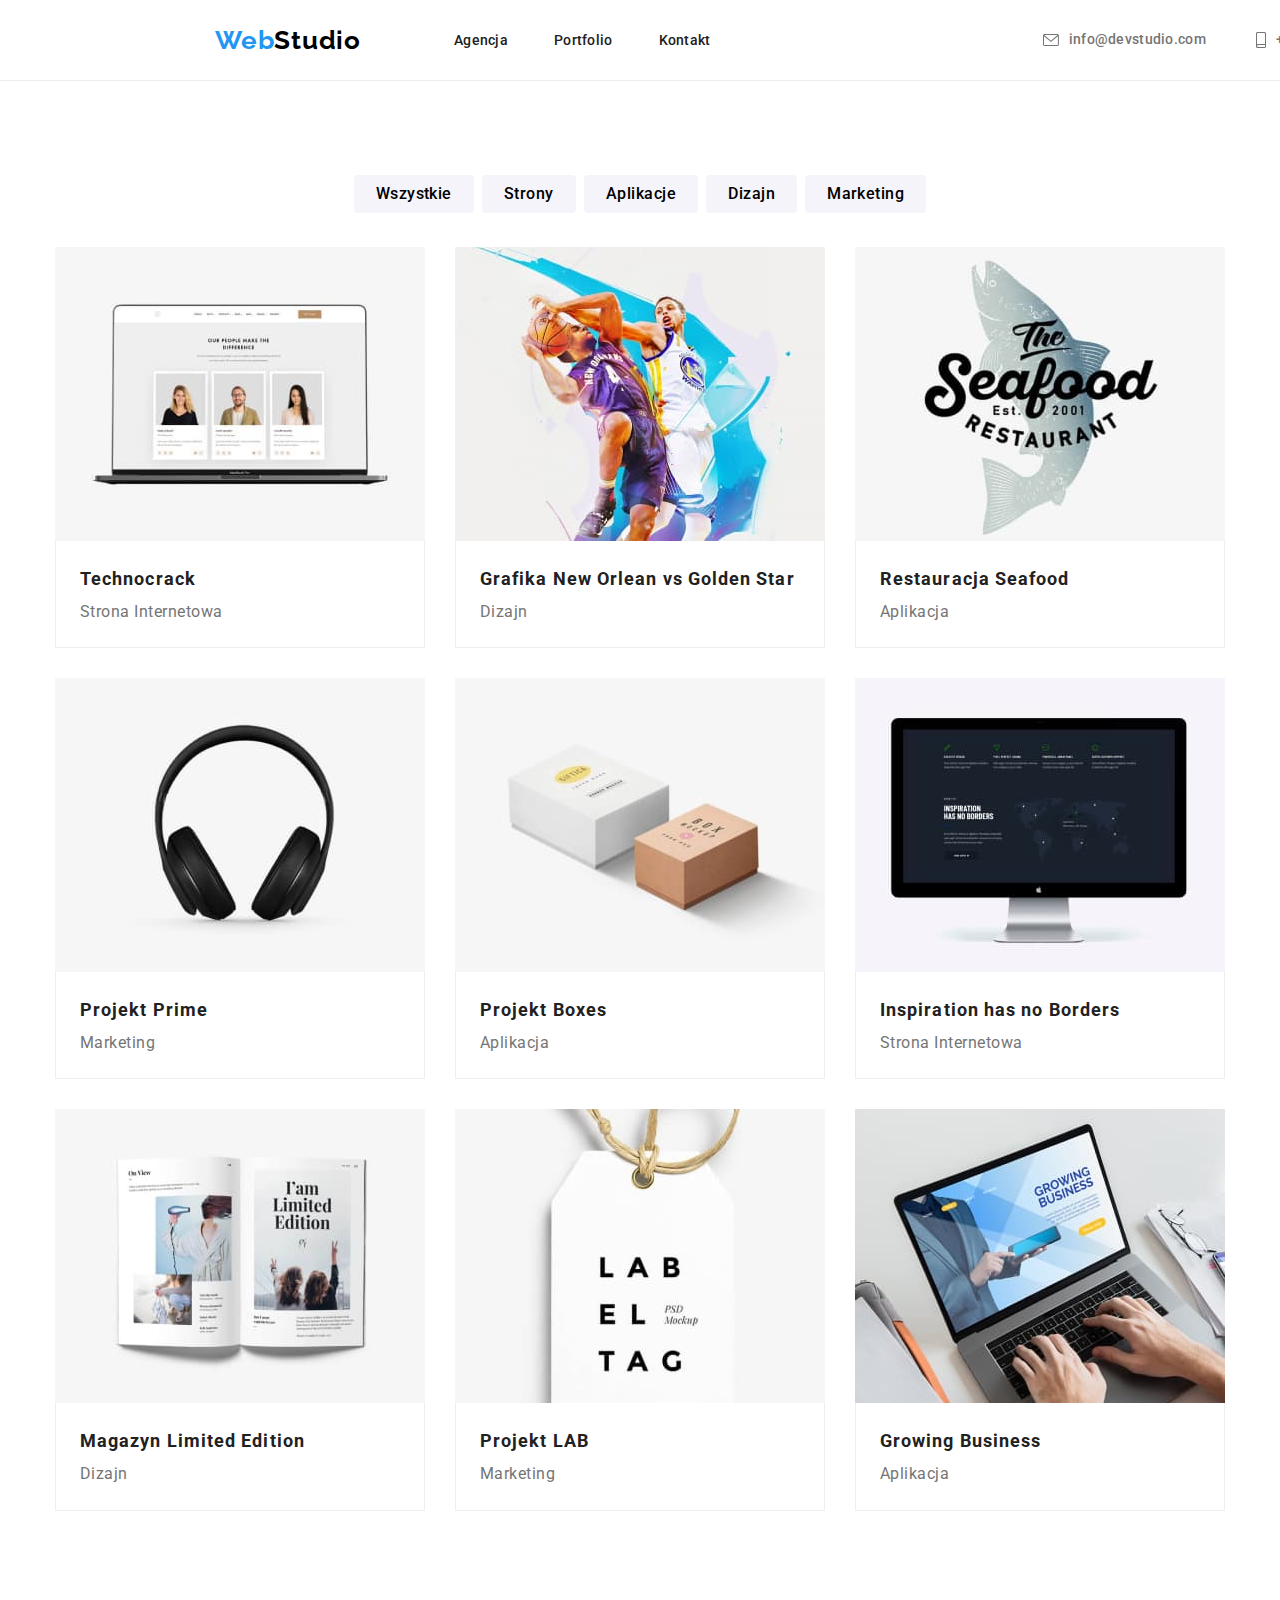
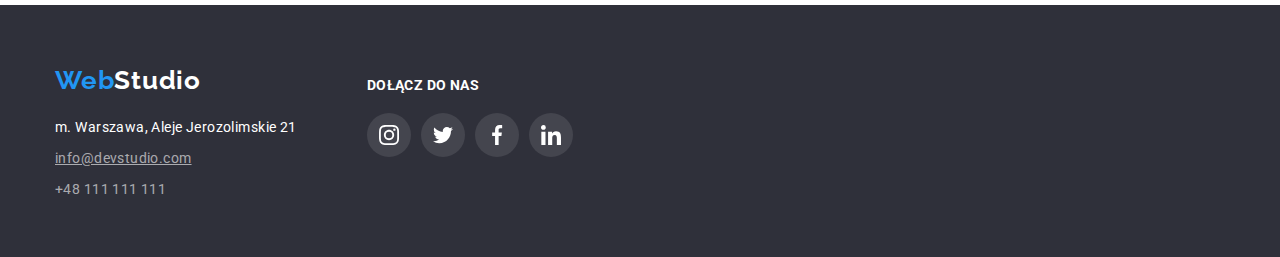
==== portfolio.html @ c65207ad "hw-05-init" ====
<!DOCTYPE html>
<html lang="en">
  <head>
    <meta charset="UTF-8" />
    <meta http-equiv="X-UA-Compatible" content="IE=edge" />
    <meta name="viewport" content="width=device-width, initial-scale=1.0" />
    <title>HW03</title>
    <link rel="stylesheet" href="./css/modern-normalize.min.css" />
    <link rel="preconnect" href="https://fonts.googleapis.com" />
    <link rel="preconnect" href="https://fonts.gstatic.com" crossorigin />
    <link
      href="https://fonts.googleapis.com/css2?family=Raleway:wght@700&family=Roboto:wght@400;500;700;900&display=swap"
      rel="stylesheet"
    />
    <link rel="stylesheet" href="./css/style.css" />
  </head>
  <body>
    <header>
      <div class="header container">
        <nav class="menu">
          <a class="main-logo" href="index.html">Web<span>Studio</span></a>
          <ul class="navigation-menu">
            <li>
              <a class="navigation-link" href="./index.html">Agencja</a>
            </li>
            <li>
              <a class="navigation-link" href="./portfolio.html">Portfolio</a>
            </li>
            <li><a class="navigation-link" href="/Kontakt">Kontakt</a></li>
          </ul>
        </nav>
        <div class="contact-menu">
          <a class="contact-header" href="mailto:info@devstudio.com">
            <svg class="contact-icon" width="16" height="12">
              <use href="./images/icons.svg#icon-envelope"></use>
            </svg>
            info@devstudio.com
          </a>
          <a class="contact-header" href="tel:+48111111111"
            ><svg class="contact-icon" width="10" height="16">
              <use href="./images/icons.svg#icon-smartphone"></use>
            </svg>
            +48 111 111 111</a
          >
        </div>
      </div>
    </header>
    <main>
      <section class="section">
        <div class="container">
          <ul class="buttons buttons-list">
            <li><button type="button" class="button">Wszystkie</button></li>
            <li><button type="button" class="button">Strony</button></li>
            <li><button type="button" class="button">Aplikacje</button></li>
            <li><button type="button" class="button">Dizajn</button></li>
            <li><button type="button" class="button">Marketing</button></li>
          </ul>

          <ul class="portfolio-graphic-list">
            <li class="portfolio-graphic-item">
              <figure>
                <img
                  src="./images/portfolio/technocrack-interface.jpg"
                  width="370"
                  height="294"
                  alt="interface strony Technocrack"
                />
                <figcaption class="graphic-descrtiption">
                  <p>
                    <b>Technocrack</b><br />
                    <span>Strona Internetowa</span>
                  </p>
                </figcaption>
              </figure>
            </li>
            <li class="portfolio-graphic-item">
              <figure>
                <img
                  src="./images/portfolio/bascetball-game.jpg"
                  width="370"
                  height="294"
                  alt="Mecz koszykówki"
                />
                <figcaption class="graphic-descrtiption">
                  <p>
                    <b>Grafika New Orlean vs Golden Star</b><br />
                    <span>Dizajn</span>
                  </p>
                </figcaption>
              </figure>
            </li>
            <li class="portfolio-graphic-item">
              <figure>
                <img
                  src="./images/portfolio/seafood-logo.jpg"
                  width="370"
                  height="294"
                  alt="Logo restauracji"
                />
                <figcaption class="graphic-descrtiption">
                  <p>
                    <b>Restauracja Seafood</b><br />
                    <span>Aplikacja</span>
                  </p>
                </figcaption>
              </figure>
            </li>
            <li class="portfolio-graphic-item">
              <figure>
                <img
                  src="./images/portfolio/headphones.jpg"
                  width="370"
                  height="294"
                  alt="Czarne słuchawki nauszne"
                />
                <figcaption class="graphic-descrtiption">
                  <p>
                    <b>Projekt Prime</b><br />
                    <span>Marketing</span>
                  </p>
                </figcaption>
              </figure>
            </li>
            <li class="portfolio-graphic-item">
              <figure>
                <img
                  src="./images/portfolio/boxes.jpg"
                  width="370"
                  height="294"
                  alt="Dwa pudełka"
                />
                <figcaption class="graphic-descrtiption">
                  <p>
                    <b>Projekt Boxes</b><br />
                    <span>Aplikacja</span>
                  </p>
                </figcaption>
              </figure>
            </li>
            <li class="portfolio-graphic-item">
              <figure>
                <img
                  src="./images/portfolio/monitor.jpg"
                  width="370"
                  height="294"
                  alt="Monitor z interfacem strony"
                />
                <figcaption class="graphic-descrtiption">
                  <p>
                    <b>Inspiration has no Borders</b><br />
                    <span>Strona Internetowa</span>
                  </p>
                </figcaption>
              </figure>
            </li>
            <li class="portfolio-graphic-item">
              <figure>
                <img
                  src="./images/portfolio/magazine.jpg"
                  width="370"
                  height="294"
                  alt="wizualizacja stron z magazynu"
                />
                <figcaption class="graphic-descrtiption">
                  <p>
                    <b>Magazyn Limited Edition</b><br />
                    <span>Dizajn</span>
                  </p>
                </figcaption>
              </figure>
            </li>
            <li class="portfolio-graphic-item">
              <figure>
                <img
                  src="./images/portfolio/label.jpg"
                  width="370"
                  height="294"
                  alt="zdjęcie etykiety"
                />
                <figcaption class="graphic-descrtiption">
                  <p>
                    <b>Projekt LAB</b><br />
                    <span>Marketing</span>
                  </p>
                </figcaption>
              </figure>
            </li>
            <li class="portfolio-graphic-item">
              <figure>
                <img
                  src="./images/portfolio/business-laptop.jpg"
                  width="370"
                  height="294"
                  alt="laptop z interfacem aplikacji"
                />
                <figcaption class="graphic-descrtiption">
                  <p>
                    <b>Growing Business</b><br />
                    <span>Aplikacja</span>
                  </p>
                </figcaption>
              </figure>
            </li>
          </ul>
        </div>
      </section>
    </main>
    <footer class="footer-section">
      <div class="container footer-container">
        <div class="footer-block-1">
          <a class="footer-logo" href="index.html">Web<span>Studio </span></a>
          <address>
            <p>m. Warszawa, Aleje Jerozolimskie 21</p>

            <a class="contact-footer" href="mailto:info@devstudio.com">
              info@devstudio.com
            </a>

            <a class="contact-footer" href="tel:+48111111111"
              >+48 111 111 111</a
            >
          </address>
        </div>

        <div class="footer-block-2">
          <h3>DOŁĄCZ DO NAS</h3>
          <ul class="social-links-team">
            <li class="social-links-team-space">
              <svg class="social-icon-footer" width="20" height="20">
                <use href="./images/icons.svg#icon-instagram"></use>
              </svg>
            </li>
            <li class="social-links-team-space">
              <svg class="social-icon-footer" width="20" height="20">
                <use href="./images/icons.svg#icon-twitter"></use>
              </svg>
            </li>
            <li class="social-links-team-space">
              <svg class="social-icon-footer" width="20" height="20">
                <use href="./images/icons.svg#icon-facebook"></use>
              </svg>
            </li>
            <li class="social-links-team-space">
              <svg class="social-icon-footer" width="20" height="20">
                <use href="./images/icons.svg#icon-linkedin"></use>
              </svg>
            </li>
          </ul>
        </div>
      </div>
    </footer>
  </body>
</html>
---- css/style.css ----
*,
*::before,
*::after {
  box-sizing: border-box;
}
* {
  margin: 0;
  padding: 0;
}

body {
  font-family: 'Roboto', sans-serif;
  color: var(--main-text-color);
  max-width: 1600px;
  margin: 0 auto;
}
:root {
  --hover-color: #2196f3;
  --main-text-color: #212121;
  --second-text-color: #757575;
  --negative-text-color: #ffffff;

  --icon-color: currentcolor;
}

.section {
  padding: 94px 0;
}

.container {
  width: 1200px;
  margin: 0 auto;
  padding: 0 15px;
  max-width: 100%;
}
.header {
  display: flex;
  justify-content: space-between;
  align-items: center;
}
.menu {
  display: flex;
  align-items: center;
  gap: 93px;
}
.navigation-menu {
  display: flex;
  gap: 46px;
  list-style-type: none;
}

.contact-menu {
  display: flex;
  justify-content: flex-end;
  align-items: center;
  gap: 50px;
  padding: 32px 0;
}

.buttons .button:hover,
.buttons .button:focus {
  color: var(--negative-text-color);
  background-color: var(--hover-color);
  box-shadow: 0px 3px 1px rgba(0, 0, 0, 0.1), 0px 1px 2px rgba(0, 0, 0, 0.08),
    0px 2px 2px rgba(0, 0, 0, 0.12);
}

.buttons .button {
  font-weight: 500;
  font-size: 16px;
  line-height: 1.6;
  text-align: center;
  letter-spacing: 0.03em;
  cursor: pointer;
  padding: 6px 22px;
  border-radius: 4px;
  border-style: none;
  background: #f5f4fa;
}
.buttons-list {
  list-style-type: none;
  display: flex;
  flex-direction: row;
  gap: 8px;
  justify-content: center;
  margin-bottom: 34px;
}

.main-button {
  background: var(--hover-color);
  box-shadow: 0px 4px 4px rgba(0, 0, 0, 0.15);
  border-radius: 4px;
  font-weight: 700;
  font-size: 16px;
  line-height: 1.875;
  color: var(--negative-text-color);
  padding: 10px 41px 10px 42px;
  width: 200px;
  border-style: none;
  margin-left: 248px;
}
.navigation-link {
  font-weight: 500;
  font-size: 14px;
  line-height: 1.14;
  letter-spacing: 0.02em;
  text-decoration: none;
  color: var(--main-text-color);
}

.navigation-link:hover {
  color: var(--hover-color);
}
.navigation-link:focus {
  color: var(--hover-color);
}

.contact-header {
  font-weight: 500;
  font-size: 14px;
  line-height: 1.14;
  letter-spacing: 0.02em;
  text-decoration: none;
  color: var(--second-text-color);
  height: 16px;
  display: flex;
  align-items: center;
}

.contact-header:hover {
  color: var(--hover-color);
}
.contact-header:focus {
  color: var(--hover-color);
}
.contact-footer {
  color: rgba(255, 255, 255, 0.6);
  font-size: 14px;
  line-height: 1.6;
  letter-spacing: 0.03em;
  text-decoration: none;
  margin-bottom: 9px;
  display: block;
  font-style: normal;
}
.contact-footer:first-of-type {
  text-decoration: underline;
}
.contact-footer:hover {
  color: var(--hover-color);
}
.contact-footer:focus {
  color: var(--hover-color);
}
.title {
  font-weight: 900;
  font-size: 44px;
  line-height: 1.36;
  text-align: center;
  letter-spacing: 0.06em;
  text-transform: uppercase;
  color: var(--negative-text-color);
  width: 696px;
  text-align: center;
  margin-bottom: 35px;
}
.list-one {
  list-style-type: none;
  display: flex;
  justify-content: center;
  margin: 0;
  gap: 30px;
  margin-bottom: 94px;
  max-width: 1170px;
  padding: 0;
  margin-top: 0;
}
.list-one li {
  width: 270px;
}

.list-one p {
  color: var(--second-text-color);
  font-size: 14px;
  line-height: 1.6;
  letter-spacing: 0.03em;
}
.list-one b {
  font-weight: 700;
  font-size: 14px;
  line-height: 1.14;
  letter-spacing: 0.03em;
  text-transform: uppercase;
  margin-top: 30px;
}
.headline {
  font-weight: 700;
  font-size: 36px;
  line-height: 1.17;
  text-align: center;
  letter-spacing: 0.03em;
}
.photo-description b {
  font-weight: 500;
  font-size: 16px;
  line-height: 1.19;
  text-align: center;
  letter-spacing: 0.03em;
  width: 72px;
  margin-bottom: 10px;
}
.photo-description {
  padding-top: 30px;
  text-align: center;
  gap: 10px;
  display: block;
}

.photo-description span {
  font-size: 16px;
  line-height: 1.19;
  text-align: center;
  letter-spacing: 0.03em;
  color: var(--second-text-color);
  width: 130px;
}
.photo-description p {
  display: block;
  margin-top: 10px;
  margin-bottom: 16px;
}
address p {
  font-size: 14px;
  line-height: 1.6;
  letter-spacing: 0.03em;
  color: var(--negative-text-color);
  margin-bottom: 9px;
  font-style: normal;
}
address {
  margin-top: 20px;
}
header {
  width: 1600px;
  border-bottom: 1px solid #ececec;
}

.main-logo {
  font-family: 'Raleway';
  font-weight: 700;
  font-size: 26px;
  line-height: 1.19;
  letter-spacing: 0.03em;
  color: #2196f3;
  text-decoration: none;
}
.main-logo span {
  color: black;
}
.footer-logo {
  font-family: 'Raleway';
  font-weight: 700;
  font-size: 26px;
  line-height: 1.19;
  letter-spacing: 0.03em;
  text-decoration: none;

  color: #2196f3;
}
.footer-logo span {
  color: #ffffff;
}
.graphic-descrtiption {
  border: 1px solid rgba(238, 238, 238, 1);
  border-top: none;
  padding: 20px 24px;
}
.graphic-descrtiption b {
  font-weight: 700;
  font-size: 18px;
  line-height: 2;
  letter-spacing: 0.06em;
}
.graphic-descrtiption span {
  font-size: 16px;
  line-height: 1.9;
  letter-spacing: 0.03em;
  color: var(--second-text-color);
}
.graphic-list {
  list-style-type: none;
  display: flex;
  gap: 30px;
  margin-top: 50px;
  padding: 0;
  max-width: 1170px;
}
.portfolio-graphic-list {
  display: flex;
  flex-wrap: wrap;
  gap: 30px;
  list-style: none;
}
.agency-section-one {
  background: #2f303a;
  padding: 195px 452px 200px;
  display: block;
  background-image: linear-gradient(
      rgba(47, 48, 58, 0.4),
      rgba(47, 48, 58, 0.4)
    ),
    url(/goit-markup-hw-04/images/agencja/background-image.jpg);
  max-width: 1600px;
}
.footer-section {
  background: #2f303a;
  display: flex;
  margin: 0;
  height: 252px;
  padding: 60px 0;
}
.team-section {
  background-color: #f5f4fa;
}
.team-list {
  list-style-type: none;
  display: flex;
  gap: 30px;
}

.team-list > li {
  text-align: center;
  background-color: white;
  box-shadow: 0px 1px 3px rgba(0, 0, 0, 0.12), 0px 1px 1px rgba(0, 0, 0, 0.14),
    0px 2px 1px rgba(0, 0, 0, 0.2);
  border-radius: 0px 0px 4px 4px;

  margin-top: 50px;
}
img {
  display: block;
  max-width: 100%;
  height: auto;
}

.team-list figure {
  margin: 0;
}
.contact-icon {
  fill: var(--icon-color);
  margin-right: 10px;
}
.lorem-icon {
  margin-bottom: 30px;
}
.social-icon {
  fill: rgba(175, 177, 184, 1);
}
.social-links-team {
  display: flex;
  justify-content: center;
  align-items: center;
  gap: 10px;
  list-style: none;
  max-width: 206px;
  margin: auto;
  padding: 0;
  margin-bottom: 30px;
}
.social-links-team-space {
  width: 44px;
  height: 44px;
  border-radius: 50%;
  display: flex;
  justify-content: center;
  align-items: center;
}
.social-links-team-space:hover,
.social-links-team-space:focus {
  background-color: var(--hover-color);
  cursor: pointer;
}

.social-links-team-space:hover > svg,
.social-links-team-space:focus > svg {
  fill: var(--negative-text-color);
  cursor: pointer;
}
.clients-logos {
  display: flex;
  justify-content: center;
  align-items: center;
  list-style: none;
  gap: 30px;
  margin-top: 50px;
}
.logo-box {
  width: 170px;
  height: 92px;
  border: 1px solid;
  border-radius: 4px;
  display: flex;
  justify-content: center;
  align-items: center;
  color: rgba(175, 177, 184, 1);
}
.client-logo {
  fill: rgba(175, 177, 184, 1);
}
.logo-box:hover > svg,
.logo-box:focus > svg {
  fill: var(--hover-color);
  cursor: pointer;
}
.logo-box:hover,
.logo-box:focus {
  color: var(--hover-color);
  cursor: pointer;
}
.footer-block-2 {
  display: inline-block;
  width: 206px;
  margin-left: 70px;
  margin-top: 12px;
}
.footer-block-1 {
  display: inline-block;
}
.footer-container {
  display: flex;
}
.footer-block-2 > h3 {
  margin-bottom: 20px;
  font-family: 'Roboto';
  font-style: normal;
  font-weight: 700;
  font-size: 14px;
  line-height: 16px;
  letter-spacing: 0.03em;
  text-transform: uppercase;
  color: var(--negative-text-color);
}
.social-links-team-space {
  background-color: rgba(255, 255, 255, 0.1);
}
.social-icon-footer {
  fill: var(--negative-text-color);
}
.portfolio-graphic-item:hover,
.portfolio-graphic-item:focus {
  box-shadow: 0px 1px 1px rgba(0, 0, 0, 0.12), 0px 4px 4px rgba(0, 0, 0, 0.06),
    1px 4px 6px rgba(0, 0, 0, 0.16);
  cursor: pointer;
}
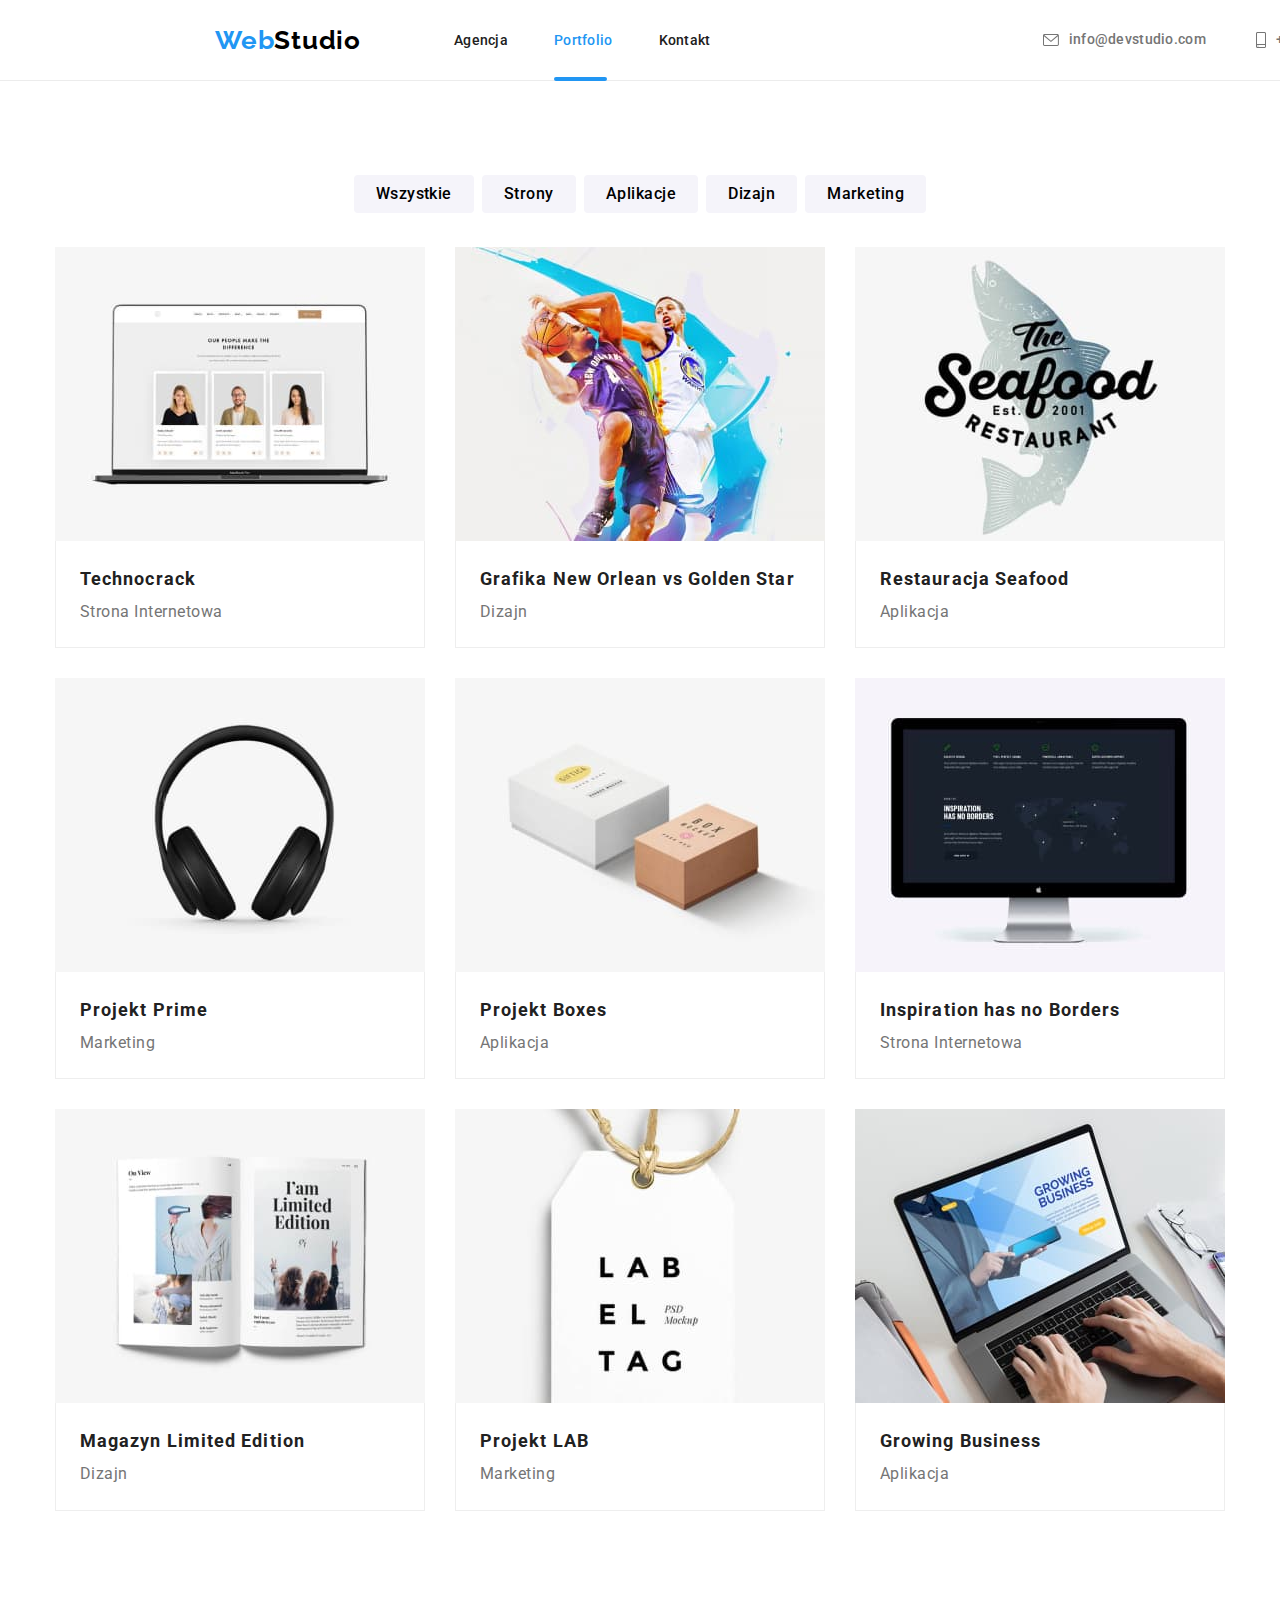
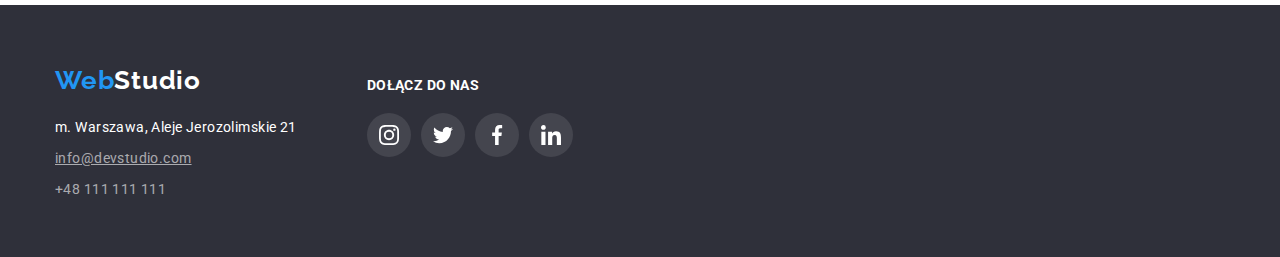
==== commit 2503732b: "hw05-ver1" ====
--- a/portfolio.html
+++ b/portfolio.html
@@ -24,7 +24,10 @@
               <a class="navigation-link" href="./index.html">Agencja</a>
             </li>
             <li>
-              <a class="navigation-link" href="./portfolio.html">Portfolio</a>
+              <a class="navigation-link active-link" href="./portfolio.html"
+                >Portfolio</a
+              >
+              <div class="underscore"></div>
             </li>
             <li><a class="navigation-link" href="/Kontakt">Kontakt</a></li>
           </ul>
@@ -59,12 +62,22 @@
           <ul class="portfolio-graphic-list">
             <li class="portfolio-graphic-item">
               <figure>
-                <img
-                  src="./images/portfolio/technocrack-interface.jpg"
-                  width="370"
-                  height="294"
-                  alt="interface strony Technocrack"
-                />
+                <div class="portfolio-graphic-box">
+                  <div class="overlay">
+                    <span class="portfolio-description"
+                      >Technocrack jest popularną platformą wykorzystywaną do
+                      rozpowszechniania koronawirusa. Firmy wykorzystują tę
+                      platformę do celów szpiegowskich i ataków na
+                      niezabezpieczone serwery konkurencji</span
+                    >
+                  </div>
+                  <img
+                    src="./images/portfolio/technocrack-interface.jpg"
+                    width="370"
+                    height="294"
+                    alt="interface strony Technocrack"
+                  />
+                </div>
                 <figcaption class="graphic-descrtiption">
                   <p>
                     <b>Technocrack</b><br />
@@ -75,12 +88,22 @@
             </li>
             <li class="portfolio-graphic-item">
               <figure>
-                <img
-                  src="./images/portfolio/bascetball-game.jpg"
-                  width="370"
-                  height="294"
-                  alt="Mecz koszykówki"
-                />
+                <div class="portfolio-graphic-box">
+                  <div class="overlay">
+                    <span class="portfolio-description"
+                      >Technocrack jest popularną platformą wykorzystywaną do
+                      rozpowszechniania koronawirusa. Firmy wykorzystują tę
+                      platformę do celów szpiegowskich i ataków na
+                      niezabezpieczone serwery konkurencji</span
+                    >
+                  </div>
+                  <img
+                    src="./images/portfolio/bascetball-game.jpg"
+                    width="370"
+                    height="294"
+                    alt="Mecz koszykówki"
+                  />
+                </div>
                 <figcaption class="graphic-descrtiption">
                   <p>
                     <b>Grafika New Orlean vs Golden Star</b><br />
@@ -91,12 +114,22 @@
             </li>
             <li class="portfolio-graphic-item">
               <figure>
-                <img
-                  src="./images/portfolio/seafood-logo.jpg"
-                  width="370"
-                  height="294"
-                  alt="Logo restauracji"
-                />
+                <div class="portfolio-graphic-box">
+                  <div class="overlay">
+                    <span class="portfolio-description"
+                      >Technocrack jest popularną platformą wykorzystywaną do
+                      rozpowszechniania koronawirusa. Firmy wykorzystują tę
+                      platformę do celów szpiegowskich i ataków na
+                      niezabezpieczone serwery konkurencji</span
+                    >
+                  </div>
+                  <img
+                    src="./images/portfolio/seafood-logo.jpg"
+                    width="370"
+                    height="294"
+                    alt="Logo restauracji"
+                  />
+                </div>
                 <figcaption class="graphic-descrtiption">
                   <p>
                     <b>Restauracja Seafood</b><br />
@@ -107,12 +140,22 @@
             </li>
             <li class="portfolio-graphic-item">
               <figure>
-                <img
-                  src="./images/portfolio/headphones.jpg"
-                  width="370"
-                  height="294"
-                  alt="Czarne słuchawki nauszne"
-                />
+                <div class="portfolio-graphic-box">
+                  <div class="overlay">
+                    <span class="portfolio-description"
+                      >Technocrack jest popularną platformą wykorzystywaną do
+                      rozpowszechniania koronawirusa. Firmy wykorzystują tę
+                      platformę do celów szpiegowskich i ataków na
+                      niezabezpieczone serwery konkurencji</span
+                    >
+                  </div>
+                  <img
+                    src="./images/portfolio/headphones.jpg"
+                    width="370"
+                    height="294"
+                    alt="Czarne słuchawki nauszne"
+                  />
+                </div>
                 <figcaption class="graphic-descrtiption">
                   <p>
                     <b>Projekt Prime</b><br />
@@ -123,12 +166,22 @@
             </li>
             <li class="portfolio-graphic-item">
               <figure>
-                <img
-                  src="./images/portfolio/boxes.jpg"
-                  width="370"
-                  height="294"
-                  alt="Dwa pudełka"
-                />
+                <div class="portfolio-graphic-box">
+                  <div class="overlay">
+                    <span class="portfolio-description"
+                      >Technocrack jest popularną platformą wykorzystywaną do
+                      rozpowszechniania koronawirusa. Firmy wykorzystują tę
+                      platformę do celów szpiegowskich i ataków na
+                      niezabezpieczone serwery konkurencji</span
+                    >
+                  </div>
+                  <img
+                    src="./images/portfolio/boxes.jpg"
+                    width="370"
+                    height="294"
+                    alt="Dwa pudełka"
+                  />
+                </div>
                 <figcaption class="graphic-descrtiption">
                   <p>
                     <b>Projekt Boxes</b><br />
@@ -139,12 +192,22 @@
             </li>
             <li class="portfolio-graphic-item">
               <figure>
-                <img
-                  src="./images/portfolio/monitor.jpg"
-                  width="370"
-                  height="294"
-                  alt="Monitor z interfacem strony"
-                />
+                <div class="portfolio-graphic-box">
+                  <div class="overlay">
+                    <span class="portfolio-description"
+                      >Technocrack jest popularną platformą wykorzystywaną do
+                      rozpowszechniania koronawirusa. Firmy wykorzystują tę
+                      platformę do celów szpiegowskich i ataków na
+                      niezabezpieczone serwery konkurencji</span
+                    >
+                  </div>
+                  <img
+                    src="./images/portfolio/monitor.jpg"
+                    width="370"
+                    height="294"
+                    alt="Monitor z interfacem strony"
+                  />
+                </div>
                 <figcaption class="graphic-descrtiption">
                   <p>
                     <b>Inspiration has no Borders</b><br />
@@ -155,12 +218,22 @@
             </li>
             <li class="portfolio-graphic-item">
               <figure>
-                <img
-                  src="./images/portfolio/magazine.jpg"
-                  width="370"
-                  height="294"
-                  alt="wizualizacja stron z magazynu"
-                />
+                <div class="portfolio-graphic-box">
+                  <div class="overlay">
+                    <span class="portfolio-description"
+                      >Technocrack jest popularną platformą wykorzystywaną do
+                      rozpowszechniania koronawirusa. Firmy wykorzystują tę
+                      platformę do celów szpiegowskich i ataków na
+                      niezabezpieczone serwery konkurencji</span
+                    >
+                  </div>
+                  <img
+                    src="./images/portfolio/magazine.jpg"
+                    width="370"
+                    height="294"
+                    alt="wizualizacja stron z magazynu"
+                  />
+                </div>
                 <figcaption class="graphic-descrtiption">
                   <p>
                     <b>Magazyn Limited Edition</b><br />
@@ -171,12 +244,22 @@
             </li>
             <li class="portfolio-graphic-item">
               <figure>
-                <img
-                  src="./images/portfolio/label.jpg"
-                  width="370"
-                  height="294"
-                  alt="zdjęcie etykiety"
-                />
+                <div class="portfolio-graphic-box">
+                  <div class="overlay">
+                    <span class="portfolio-description"
+                      >Technocrack jest popularną platformą wykorzystywaną do
+                      rozpowszechniania koronawirusa. Firmy wykorzystują tę
+                      platformę do celów szpiegowskich i ataków na
+                      niezabezpieczone serwery konkurencji</span
+                    >
+                  </div>
+                  <img
+                    src="./images/portfolio/label.jpg"
+                    width="370"
+                    height="294"
+                    alt="zdjęcie etykiety"
+                  />
+                </div>
                 <figcaption class="graphic-descrtiption">
                   <p>
                     <b>Projekt LAB</b><br />
@@ -187,12 +270,22 @@
             </li>
             <li class="portfolio-graphic-item">
               <figure>
-                <img
-                  src="./images/portfolio/business-laptop.jpg"
-                  width="370"
-                  height="294"
-                  alt="laptop z interfacem aplikacji"
-                />
+                <div class="portfolio-graphic-box">
+                  <div class="overlay">
+                    <span class="portfolio-description"
+                      >Technocrack jest popularną platformą wykorzystywaną do
+                      rozpowszechniania koronawirusa. Firmy wykorzystują tę
+                      platformę do celów szpiegowskich i ataków na
+                      niezabezpieczone serwery konkurencji</span
+                    >
+                  </div>
+                  <img
+                    src="./images/portfolio/business-laptop.jpg"
+                    width="370"
+                    height="294"
+                    alt="laptop z interfacem aplikacji"
+                  />
+                </div>
                 <figcaption class="graphic-descrtiption">
                   <p>
                     <b>Growing Business</b><br />
--- a/css/style.css
+++ b/css/style.css
@@ -76,6 +76,9 @@
   border-radius: 4px;
   border-style: none;
   background: #f5f4fa;
+  transition-property: background-color color;
+  transition-duration: 250ms;
+  transition-timing-function: cubic-bezier(0.4, 0, 0.2, 1);
 }
 .buttons-list {
   list-style-type: none;
@@ -98,7 +101,9 @@
   width: 200px;
   border-style: none;
   margin-left: 248px;
-}
+  cursor: pointer;
+}
+
 .navigation-link {
   font-weight: 500;
   font-size: 14px;
@@ -106,6 +111,9 @@
   letter-spacing: 0.02em;
   text-decoration: none;
   color: var(--main-text-color);
+  transition-property: color;
+  transition-duration: 250ms;
+  transition-timing-function: cubic-bezier(0.4, 0, 0.2, 1);
 }
 
 .navigation-link:hover {
@@ -115,6 +123,22 @@
   color: var(--hover-color);
 }
 
+.underscore {
+  position: relative;
+}
+.underscore::after {
+  height: 4px;
+  content: '';
+  position: absolute;
+  width: 53px;
+  height: 4px;
+  background-color: var(--hover-color);
+  top: 28px;
+  border-radius: 2px;
+}
+.active-link {
+  color: var(--hover-color);
+}
 .contact-header {
   font-weight: 500;
   font-size: 14px;
@@ -125,6 +149,9 @@
   height: 16px;
   display: flex;
   align-items: center;
+  transition-property: color;
+  transition-duration: 250ms;
+  transition-timing-function: cubic-bezier(0.4, 0, 0.2, 1);
 }
 
 .contact-header:hover {
@@ -142,6 +169,9 @@
   margin-bottom: 9px;
   display: block;
   font-style: normal;
+  transition-property: color;
+  transition-duration: 250ms;
+  transition-timing-function: cubic-bezier(0.4, 0, 0.2, 1);
 }
 .contact-footer:first-of-type {
   text-decoration: underline;
@@ -300,6 +330,48 @@
   flex-wrap: wrap;
   gap: 30px;
   list-style: none;
+}
+.overlay {
+  width: 370px;
+  position: absolute;
+  height: 294px;
+  display: flex;
+  align-items: center;
+  padding: ;
+  background: rgba(33, 150, 243, 0.9);
+  transform: translateY(100%);
+  transition-property: transform;
+  transition-duration: 250ms;
+  transition-timing-function: linear;
+}
+
+.portfolio-description {
+  margin: 49px 45px 49px 24px;
+  font-weight: 400;
+  font-size: 18px;
+  line-height: 28px;
+  letter-spacing: 0.03em;
+  color: var(--negative-text-color);
+}
+.portfolio-graphic-item {
+  transition-property: box-shadow;
+  transition-duration: 250ms;
+  transition-timing-function: cubic-bezier(0.4, 0, 0.2, 1);
+}
+.portfolio-graphic-item:hover .overlay,
+.portfolio-graphic-item:focus .overlay {
+  transform: translateY(0);
+}
+.portfolio-graphic-item:hover,
+.portfolio-graphic-item:focus {
+  box-shadow: 0px 1px 1px rgba(0, 0, 0, 0.12), 0px 4px 4px rgba(0, 0, 0, 0.06),
+    1px 4px 6px rgba(0, 0, 0, 0.16);
+  cursor: pointer;
+}
+
+.portfolio-graphic-box {
+  overflow: hidden;
+  position: relative;
 }
 .agency-section-one {
   background: #2f303a;
@@ -374,6 +446,9 @@
   display: flex;
   justify-content: center;
   align-items: center;
+  transition-property: background-color fill;
+  transition-duration: 250ms;
+  transition-timing-function: cubic-bezier(0.4, 0, 0.2, 1);
 }
 .social-links-team-space:hover,
 .social-links-team-space:focus {
@@ -403,12 +478,18 @@
   justify-content: center;
   align-items: center;
   color: rgba(175, 177, 184, 1);
+  transition-property: color;
+  transition-duration: 250ms;
+  transition-timing-function: cubic-bezier(0.4, 0, 0.2, 1);
 }
 .client-logo {
   fill: rgba(175, 177, 184, 1);
-}
-.logo-box:hover > svg,
-.logo-box:focus > svg {
+  transition-property: fill;
+  transition-duration: 250ms;
+  transition-timing-function: cubic-bezier(0.4, 0, 0.2, 1);
+}
+.logo-box:hover > .client-logo,
+.logo-box:focus > client-logo {
   fill: var(--hover-color);
   cursor: pointer;
 }
@@ -446,9 +527,20 @@
 .social-icon-footer {
   fill: var(--negative-text-color);
 }
-.portfolio-graphic-item:hover,
-.portfolio-graphic-item:focus {
-  box-shadow: 0px 1px 1px rgba(0, 0, 0, 0.12), 0px 4px 4px rgba(0, 0, 0, 0.06),
-    1px 4px 6px rgba(0, 0, 0, 0.16);
-  cursor: pointer;
-}
+
+.what-we-do-box {
+  position: relative;
+  display: flex;
+  justify-content: center;
+  align-items: center;
+  text-transform: uppercase;
+  background: rgba(47, 48, 58, 0.8);
+  width: 370px;
+  height: 70px;
+  font-weight: 700;
+  font-size: 14px;
+  line-height: 16px;
+  letter-spacing: 0.03em;
+  color: var(--negative-text-color);
+  bottom: 70px;
+}
